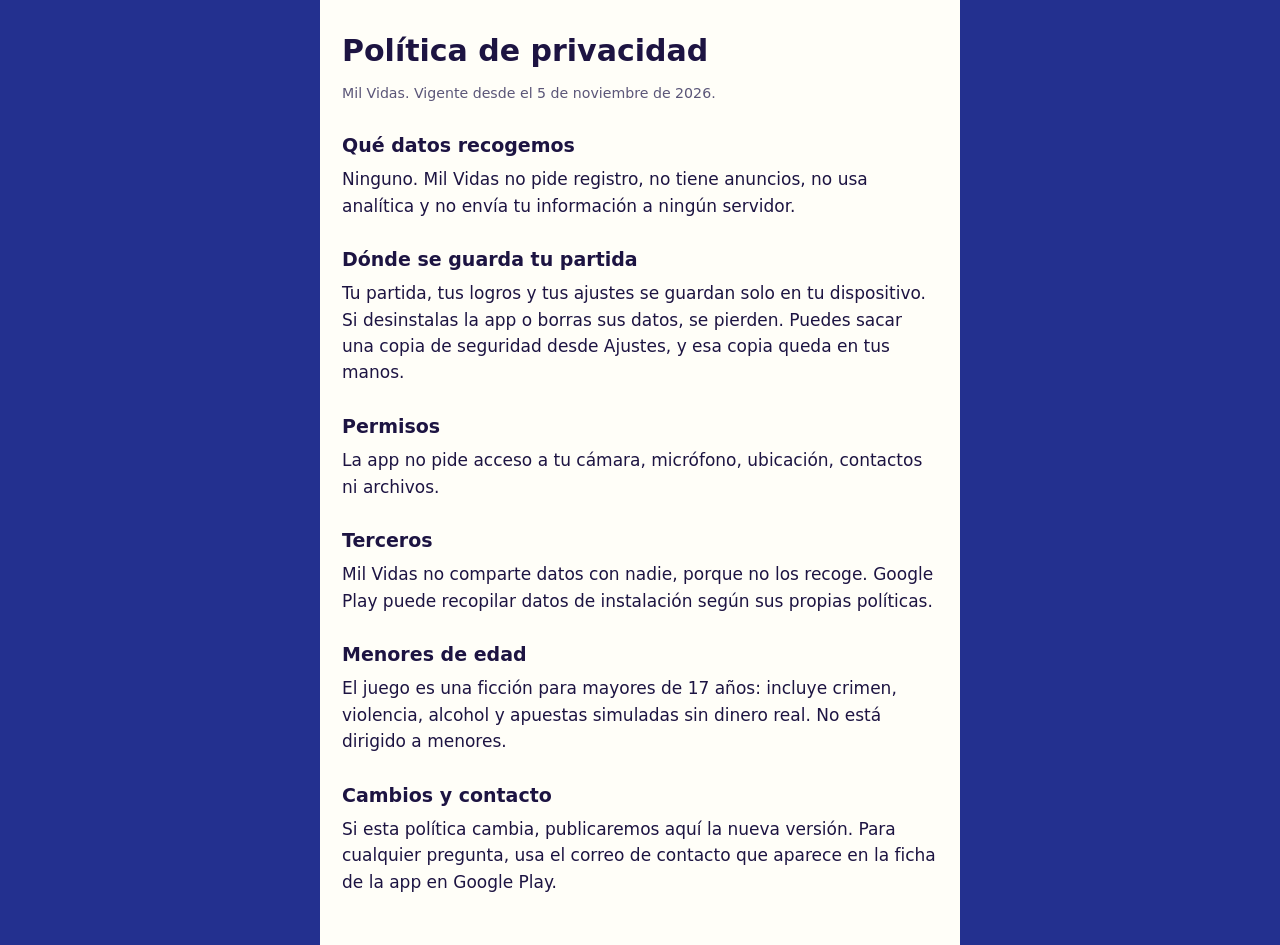
==== privacidad.html @ 264329ef "Mil Vidas, version publicada" ====
<!doctype html>
<html lang="es">
<head>
<meta charset="utf-8">
<meta name="viewport" content="width=device-width, initial-scale=1">
<title>Mil Vidas: privacidad</title>
<style>
body { margin: 0; background: #23308f; font: 400 17px/1.55 system-ui, sans-serif; color: #1d1442; }
main { max-width: 640px; margin: 0 auto; background: #fffef8; padding: 28px 22px 44px; min-height: 100vh; box-sizing: border-box; }
h1 { font-size: 30px; margin: 0 0 4px; } h2 { font-size: 19px; margin: 26px 0 4px; } p { margin: 6px 0; } small { color: #5b5678; }
</style>
</head>
<body>
<main>
<h1>Política de privacidad</h1>
<small>Mil Vidas. Vigente desde el 5 de noviembre de 2026.</small>
<h2>Qué datos recogemos</h2>
<p>Ninguno. Mil Vidas no pide registro, no tiene anuncios, no usa analítica y no envía tu información a ningún servidor.</p>
<h2>Dónde se guarda tu partida</h2>
<p>Tu partida, tus logros y tus ajustes se guardan solo en tu dispositivo. Si desinstalas la app o borras sus datos, se pierden. Puedes sacar una copia de seguridad desde Ajustes, y esa copia queda en tus manos.</p>
<h2>Permisos</h2>
<p>La app no pide acceso a tu cámara, micrófono, ubicación, contactos ni archivos.</p>
<h2>Terceros</h2>
<p>Mil Vidas no comparte datos con nadie, porque no los recoge. Google Play puede recopilar datos de instalación según sus propias políticas.</p>
<h2>Menores de edad</h2>
<p>El juego es una ficción para mayores de 17 años: incluye crimen, violencia, alcohol y apuestas simuladas sin dinero real. No está dirigido a menores.</p>
<h2>Cambios y contacto</h2>
<p>Si esta política cambia, publicaremos aquí la nueva versión. Para cualquier pregunta, usa el correo de contacto que aparece en la ficha de la app en Google Play.</p>
</main>
</body>
</html>
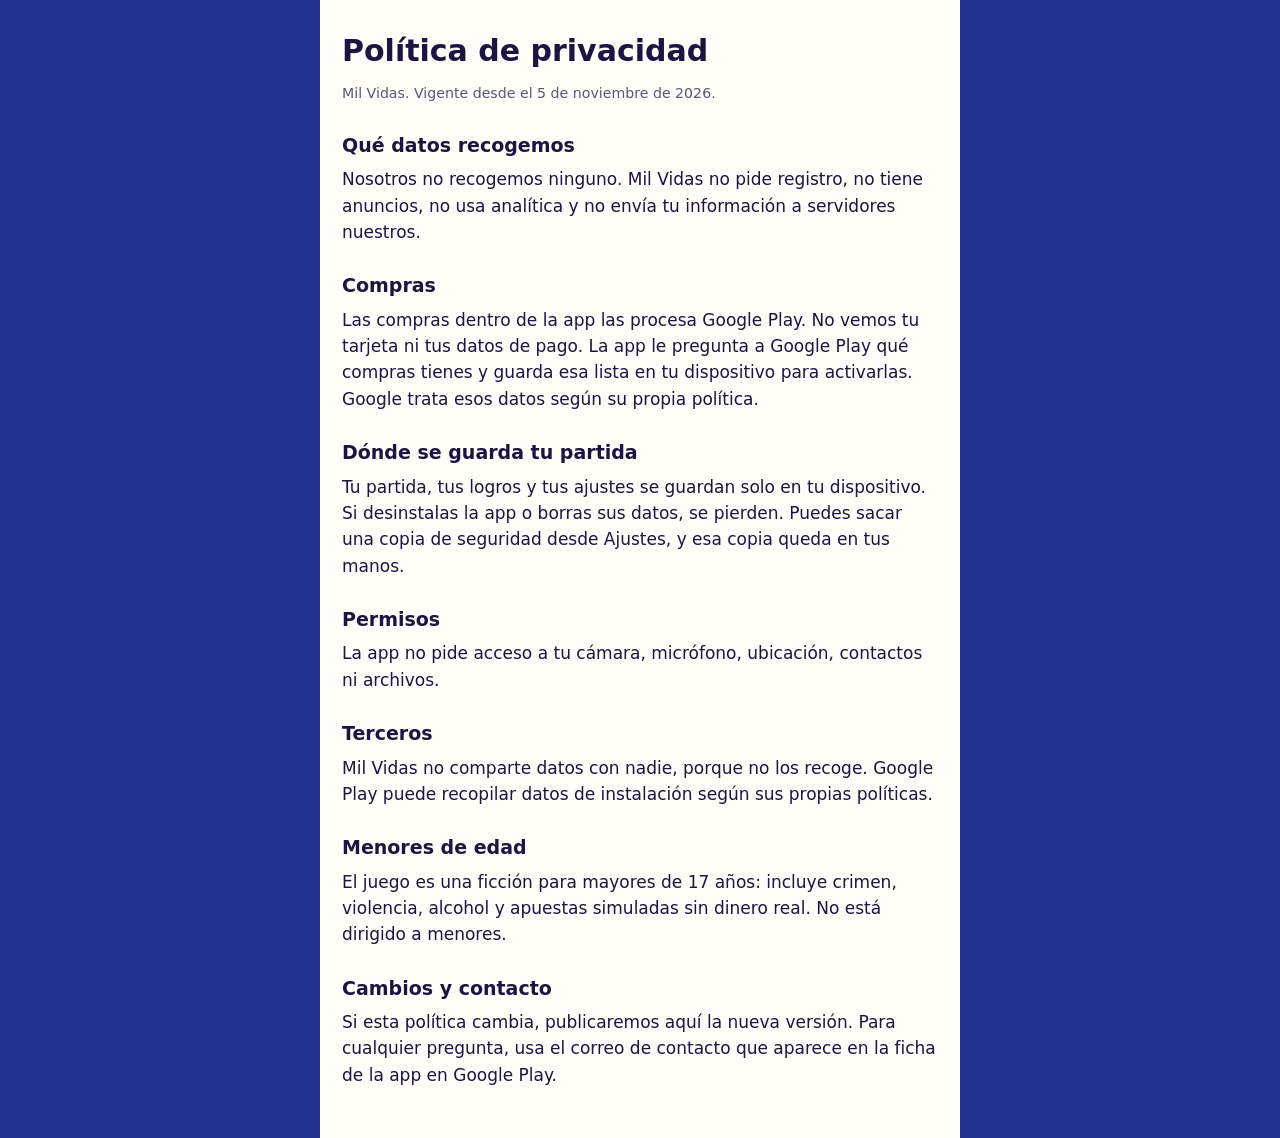
==== commit f583766f: "Terminos y privacidad" ====
--- a/privacidad.html
+++ b/privacidad.html
@@ -15,7 +15,9 @@
 <h1>Política de privacidad</h1>
 <small>Mil Vidas. Vigente desde el 5 de noviembre de 2026.</small>
 <h2>Qué datos recogemos</h2>
-<p>Ninguno. Mil Vidas no pide registro, no tiene anuncios, no usa analítica y no envía tu información a ningún servidor.</p>
+<p>Nosotros no recogemos ninguno. Mil Vidas no pide registro, no tiene anuncios, no usa analítica y no envía tu información a servidores nuestros.</p>
+<h2>Compras</h2>
+<p>Las compras dentro de la app las procesa Google Play. No vemos tu tarjeta ni tus datos de pago. La app le pregunta a Google Play qué compras tienes y guarda esa lista en tu dispositivo para activarlas. Google trata esos datos según su propia política.</p>
 <h2>Dónde se guarda tu partida</h2>
 <p>Tu partida, tus logros y tus ajustes se guardan solo en tu dispositivo. Si desinstalas la app o borras sus datos, se pierden. Puedes sacar una copia de seguridad desde Ajustes, y esa copia queda en tus manos.</p>
 <h2>Permisos</h2>
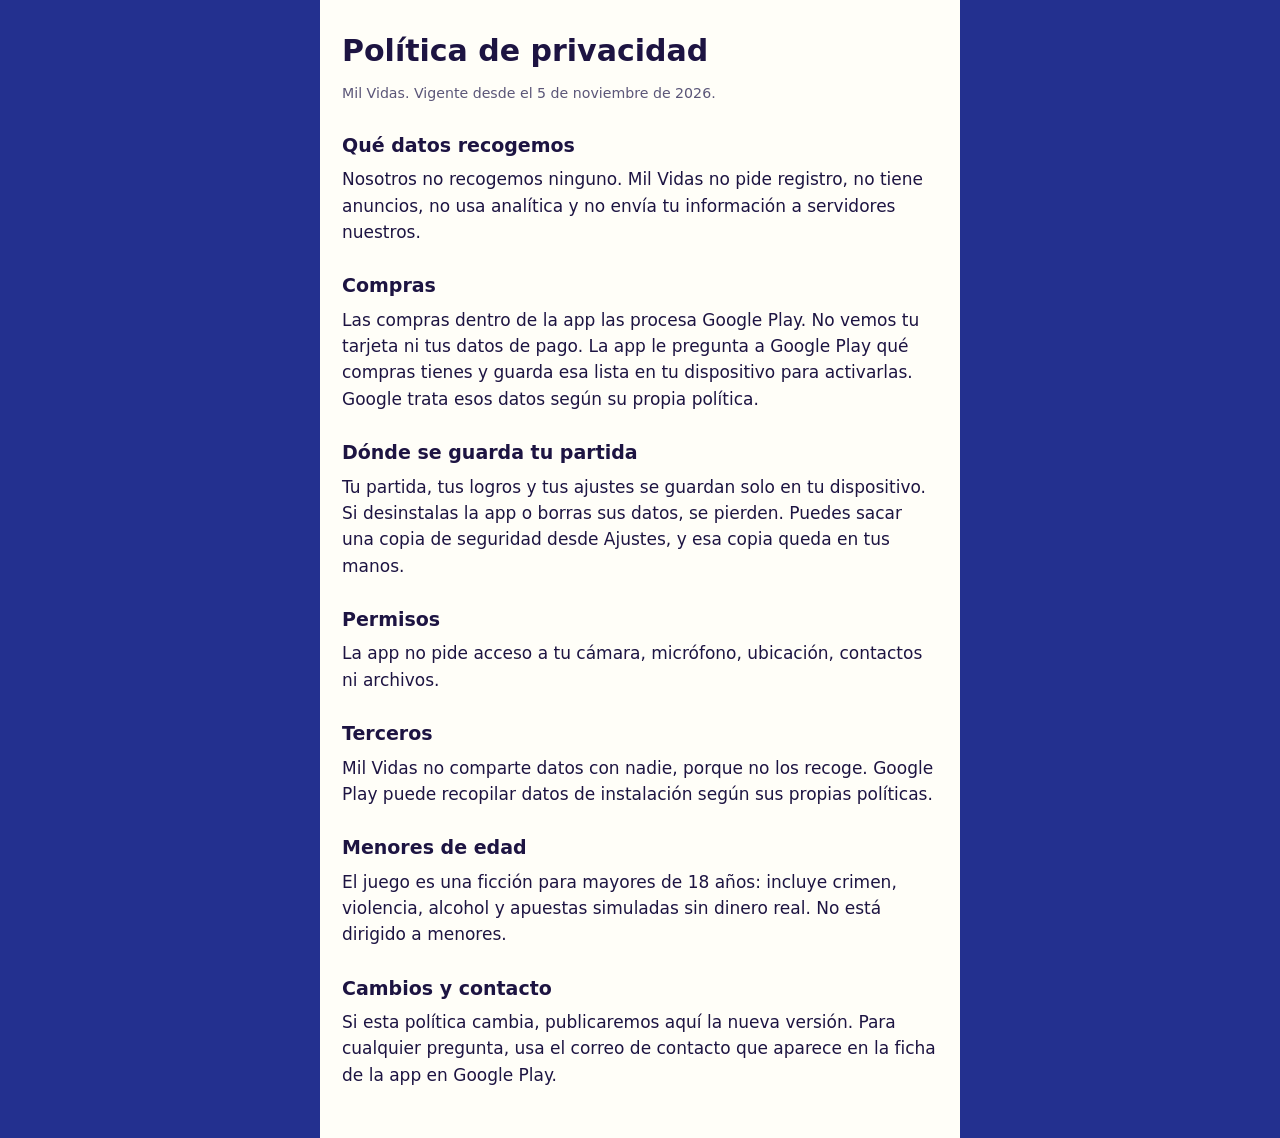
==== commit 1f23ea04: "Privacidad: mayores de 18" ====
--- a/privacidad.html
+++ b/privacidad.html
@@ -25,7 +25,7 @@
 <h2>Terceros</h2>
 <p>Mil Vidas no comparte datos con nadie, porque no los recoge. Google Play puede recopilar datos de instalación según sus propias políticas.</p>
 <h2>Menores de edad</h2>
-<p>El juego es una ficción para mayores de 17 años: incluye crimen, violencia, alcohol y apuestas simuladas sin dinero real. No está dirigido a menores.</p>
+<p>El juego es una ficción para mayores de 18 años: incluye crimen, violencia, alcohol y apuestas simuladas sin dinero real. No está dirigido a menores.</p>
 <h2>Cambios y contacto</h2>
 <p>Si esta política cambia, publicaremos aquí la nueva versión. Para cualquier pregunta, usa el correo de contacto que aparece en la ficha de la app en Google Play.</p>
 </main>
